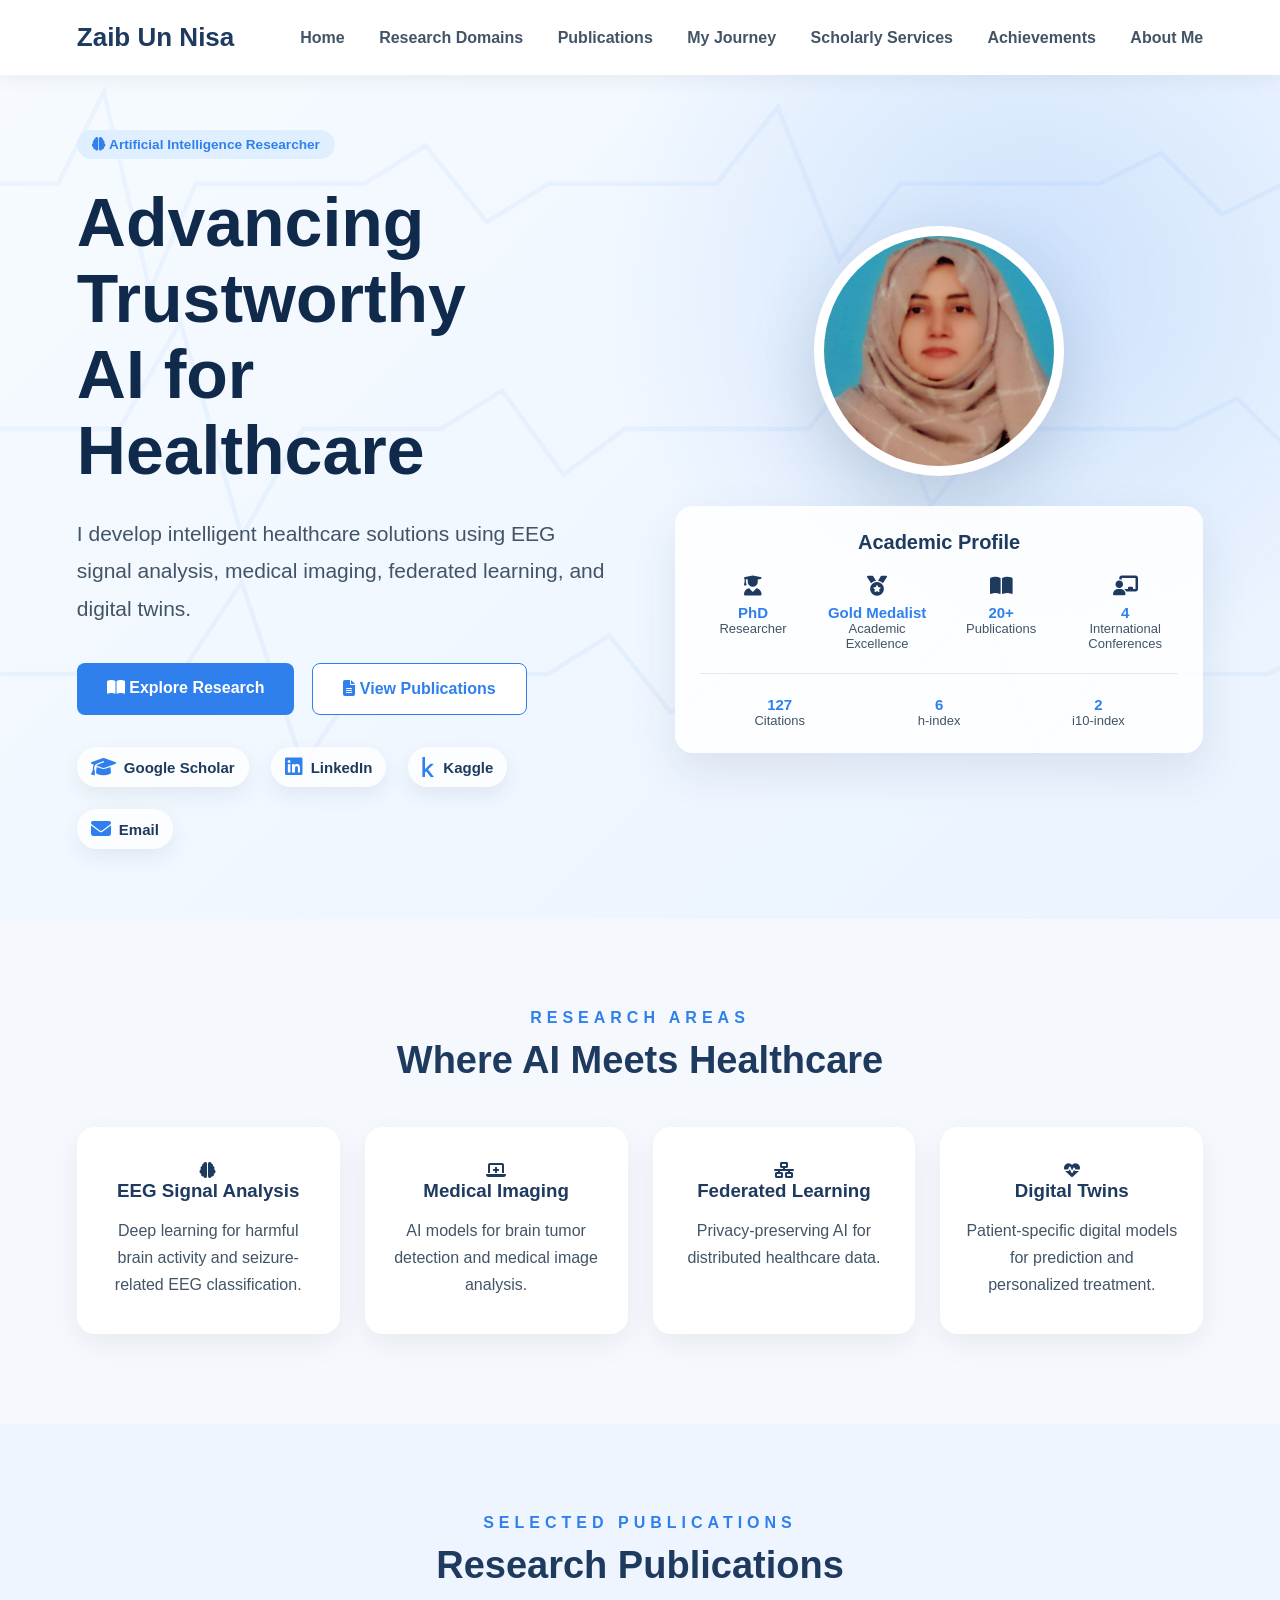
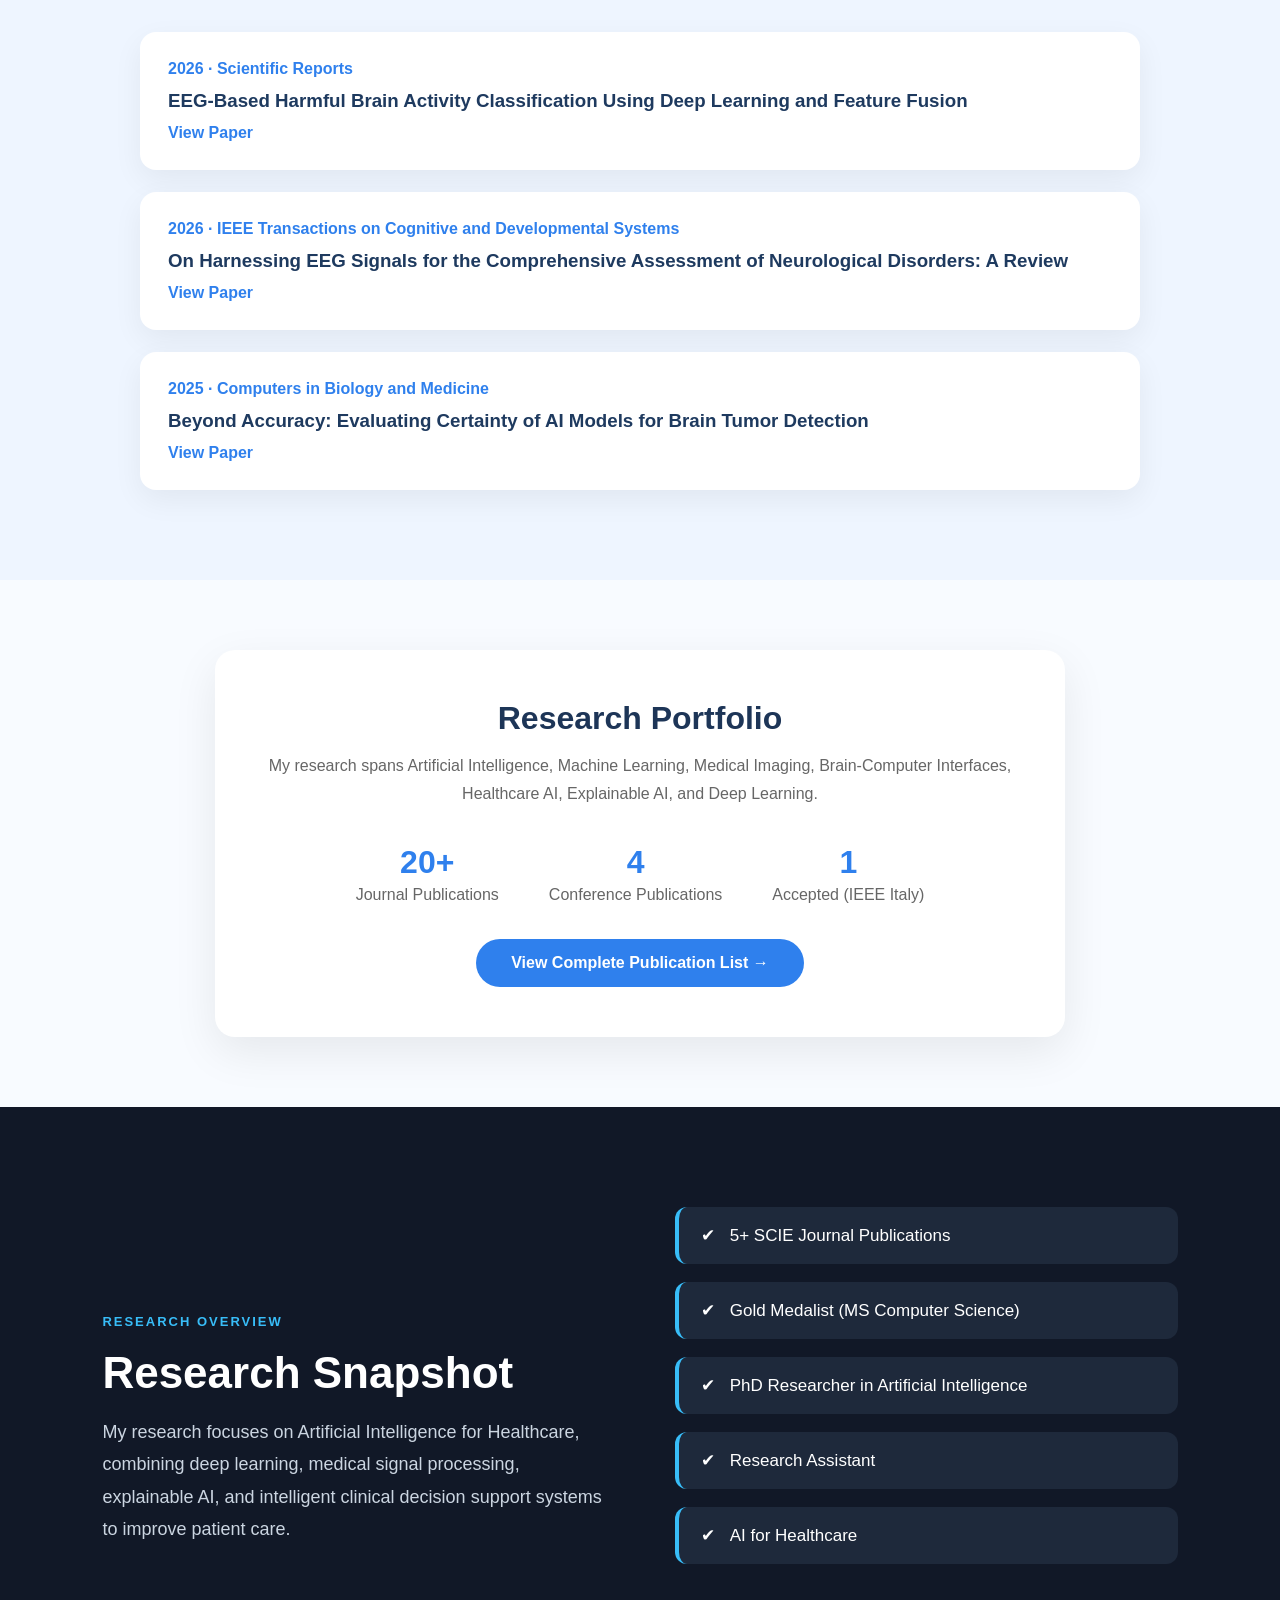
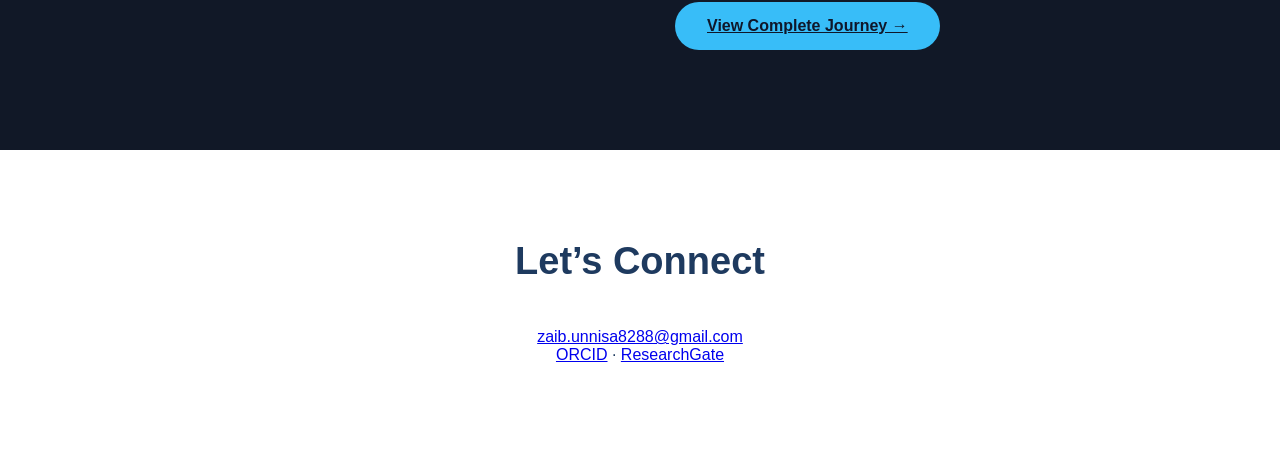
==== index.html @ 647e05a8 "Add files via upload" ====
<!DOCTYPE html>
<html lang="en">
<head>
    <meta charset="UTF-8">
    <meta name="viewport" content="width=device-width, initial-scale=1.0">
    <title>Zaib Un Nisa | AI Researcher</title>

    <link rel="stylesheet" href="style.css">
    <link rel="stylesheet" href="https://cdnjs.cloudflare.com/ajax/libs/font-awesome/6.5.2/css/all.min.css">
</head>

<body>

<nav class="navbar premium-nav">
    <div class="logo">Zaib Un Nisa</div>

    <div class="nav-links">
        <a href="index.html"class="active">Home</a>
        <a href="research_domain.html">Research Domains</a>
        <a href="publications.html">Publications</a>
        <a href="my_journey4.html">My Journey</a>
        <a href="scholarly-services.html">Scholarly Services</a>
        <a href="acheivements.html">Achievements</a>
        <a href="abtMe.html">About Me</a>
    </div>
</nav>

<section class="premium-hero">

    <div class="hero-left">
        <p class="badge"><i class="fas fa-brain"></i> Artificial Intelligence Researcher</p>

        <h1>Advancing Trustworthy <br> AI for Healthcare</h1>

        <p class="intro">
            I develop intelligent healthcare solutions using EEG signal analysis,
            medical imaging, federated learning, and digital twins.
        </p>

        <div class="buttons">
            <a href="#research" class="btn primary"><i class="fas fa-book-open"></i> Explore Research</a>
            <a href="#publications" class="btn secondary"><i class="fas fa-file-alt"></i> View Publications</a>
        </div>

        <div class="social-links premium-social">
            <a href="https://scholar.google.com/citations?user=elXSV5wAAAAJ&hl=en" target="_blank"><i class="fas fa-graduation-cap"></i> Google Scholar</a>
            <a href="https://www.linkedin.com/in/zaibunnisaa/" target="_blank"><i class="fab fa-linkedin"></i> LinkedIn</a>
            <a href="https://www.kaggle.com/zaibunnisaa" target="_blank"><i class="fab fa-kaggle"></i> Kaggle</a>
            <a href="mailto:zaib.unnisa8288@gmail.com"><i class="fas fa-envelope"></i> Email</a>
        </div>
    </div>

    <div class="hero-right">

        <div class="profile-frame">
            <img id="profileImage" src="images/profile.jpeg" alt="Zaib Un Nisa">
        </div>

        <div class="academic-profile">

            <h2>Academic Profile</h2>

            <div class="profile-grid">
                <div><i class="fas fa-user-graduate"></i><h3>PhD</h3><p>Researcher</p></div>
                <div><i class="fas fa-medal"></i><h3>Gold Medalist</h3><p>Academic Excellence</p></div>
                <div><i class="fas fa-book-open"></i><h3><span class="counter" data-target="20">0</span>+</h3><p>Publications</p></div>
                <div><i class="fas fa-chalkboard-teacher"></i><h3><span class="counter" data-target="4">0</span></h3><p>International Conferences</p></div>
            </div>

            <div class="profile-divider"></div>

            <div class="impact-grid">
                <div><h3><span class="counter" data-target="127">0</span></h3><p>Citations</p></div>
                <div><h3><span class="counter" data-target="6">0</span></h3><p>h-index</p></div>
                <div><h3><span class="counter" data-target="2">0</span></h3><p>i10-index</p></div>
            </div>

        </div>

    </div>

</section>

<section id="research" class="section">
    <p class="section-label">Research Areas</p>
    <h2>Where AI Meets Healthcare</h2>

    <div class="cards">
        <div class="card"><i class="fas fa-brain"></i><h3>EEG Signal Analysis</h3><p>Deep learning for harmful brain activity and seizure-related EEG classification.</p></div>
        <div class="card"><i class="fas fa-laptop-medical"></i><h3>Medical Imaging</h3><p>AI models for brain tumor detection and medical image analysis.</p></div>
        <div class="card"><i class="fas fa-network-wired"></i><h3>Federated Learning</h3><p>Privacy-preserving AI for distributed healthcare data.</p></div>
        <div class="card"><i class="fas fa-heartbeat"></i><h3>Digital Twins</h3><p>Patient-specific digital models for prediction and personalized treatment.</p></div>
    </div>
</section>

<section id="publications" class="section publications">
    <p class="section-label">Selected Publications</p>
    <h2>Research Publications</h2>

    <div class="publication-list">

        <div class="publication-card">
            <span>2026 · Scientific Reports</span>
            <h3>EEG-Based Harmful Brain Activity Classification Using Deep Learning and Feature Fusion</h3>
            <a href="https://www.nature.com/articles/s41598-026-48670-5" target="_blank">View Paper</a>
        </div>

        <div class="publication-card">
            <span>2026 · IEEE Transactions on Cognitive and Developmental Systems</span>
            <h3>On Harnessing EEG Signals for the Comprehensive Assessment of Neurological Disorders: A Review</h3>
            <a href="https://ieeexplore.ieee.org/document/11432912/" target="_blank">View Paper</a>
        </div>

        <div class="publication-card">
            <span>2025 · Computers in Biology and Medicine</span>
            <h3>Beyond Accuracy: Evaluating Certainty of AI Models for Brain Tumor Detection</h3>
            <a href="https://pubmed.ncbi.nlm.nih.gov/40424764/" target="_blank">View Paper</a>
        </div>

    </div>
</section>

<!-- View All Publications -->
<section class="view-all-publications">
    <div class="container">
        <div class="publication-summary">

            <h2>Research Portfolio</h2>

            <p>
                My research spans Artificial Intelligence, Machine Learning,
                Medical Imaging, Brain-Computer Interfaces, Healthcare AI,
                Explainable AI, and Deep Learning.
            </p>

            <div class="stats">

                <div class="stat">
                    <h3>20+</h3>
                    <span>Journal Publications</span>
                </div>

                <div class="stat">
                    <h3>4</h3>
                    <span>Conference Publications</span>
                </div>

                <div class="stat">
                    <h3>1</h3>
                    <span>Accepted (IEEE Italy)</span>
                </div>

            </div>

            <a href="publications.html" class="view-btn">
                View Complete Publication List →
            </a>

        </div>
    </div>
</section>
</section>

<!-- ===========================
      Research Snapshot
=========================== -->

<section class="snapshot-section" id="snapshot">

    <div class="snapshot-container">

        <div class="snapshot-left">

            <span class="section-tag">Research Overview</span>

            <h2>Research Snapshot</h2>

            <p>
                My research focuses on Artificial Intelligence for Healthcare,
                combining deep learning, medical signal processing, explainable AI,
                and intelligent clinical decision support systems to improve patient care.
            </p>

        </div>

        <div class="snapshot-right">

            <div class="snapshot-item">
                ✔ <span>5+ SCIE Journal Publications</span>
            </div>

            <div class="snapshot-item">
                ✔ <span>Gold Medalist (MS Computer Science)</span>
            </div>

            <div class="snapshot-item">
                ✔ <span>PhD Researcher in Artificial Intelligence</span>
            </div>

            <div class="snapshot-item">
                ✔ <span>Research Assistant</span>
            </div>

            <div class="snapshot-item">
                ✔ <span>AI for Healthcare</span>
            </div>

            <a href="my_journey4.html" class="journey-btn">
                View Complete Journey →
            </a>

        </div>

    </div>

</section>
<section id="contact" class="section contact">
    <h2>Let’s Connect</h2>
    <p><a href="mailto:zaib.unnisa8288@gmail.com">zaib.unnisa8288@gmail.com</a></p>
    <p><a href="https://orcid.org/0000-0002-2533-2576" target="_blank">ORCID</a> · 
       <a href="https://www.researchgate.net/profile/Zaib-Unnisa-2?ev=hdr_xprf" target="_blank">ResearchGate</a></p>
</section>

<script src="script.js"></script>

</body>
</html>
---- style.css ----
* {
    margin: 0;
    padding: 0;
    box-sizing: border-box;
}

body {
    font-family: "Segoe UI", Arial, sans-serif;
    background: #f5f8fc;
    color: #1e3a5f;
}

.navbar {
    height: 75px;
    background: white;
    display: flex;
    justify-content: space-between;
    align-items: center;
    padding: 0 6%;
    box-shadow: 0 4px 20px rgba(0,0,0,0.06);
    position: fixed;
    width: 100%;
    top: 0;
    z-index: 100;
}

.logo {
    font-size: 26px;
    font-weight: 800;
}

.nav-links a {
    margin-left: 30px;
    text-decoration: none;
    color: #425466;
    font-weight: 600;
}

.nav-links a:hover {
    color: #2f80ed;
}

.hero {
    min-height: 100vh;
    padding: 130px 6% 60px;
    display: grid;
    grid-template-columns: 1.1fr 0.9fr;
    align-items: center;
    gap: 60px;
    background: linear-gradient(135deg, #f5f8fc, #eaf3ff);
}

.badge {
    display: inline-block;
    background: #e0efff;
    color: #2f80ed;
    padding: 10px 18px;
    border-radius: 20px;
    font-weight: 700;
    margin-bottom: 25px;
}

.hero h1 {
    font-size: 64px;
    line-height: 1.15;
    margin-bottom: 25px;
}

.intro {
    font-size: 21px;
    line-height: 1.8;
    color: #425466;
    margin-bottom: 35px;
}

.buttons {
    display: flex;
    gap: 18px;
}

.btn {
    padding: 16px 30px;
    border-radius: 8px;
    text-decoration: none;
    font-weight: 700;
}

.primary {
    background: #2f80ed;
    color: white;
}

.secondary {
    background: white;
    color: #2f80ed;
    border: 1px solid #2f80ed;
}

.hero-image {
    text-align: center;
}

.hero-image img {
    width: 330px;
    height: 330px;
    object-fit: cover;
    object-position: center top;
    border-radius: 50%;
    border: 8px solid white;
    box-shadow: 0 20px 50px rgba(0,0,0,0.15);
}

.stats-card {
    background: white;
    margin-top: 30px;
    padding: 25px;
    border-radius: 18px;
    display: grid;
    grid-template-columns: repeat(4, 1fr);
    gap: 15px;
    box-shadow: 0 15px 40px rgba(0,0,0,0.08);
}

.stats-card h3 {
    color: #2f80ed;
    font-size: 18px;
}

.stats-card p {
    font-size: 13px;
    color: #425466;
}

.section {
    padding: 90px 6%;
    text-align: center;
}

.section-label {
    color: #2f80ed;
    text-transform: uppercase;
    font-weight: 700;
    letter-spacing: 2px;
    margin-bottom: 12px;
}

.section h2 {
    font-size: 38px;
    margin-bottom: 45px;
}

.cards {
    display: grid;
    grid-template-columns: repeat(4, 1fr);
    gap: 25px;
}

.card {
    background: white;
    padding: 35px 25px;
    border-radius: 18px;
    box-shadow: 0 10px 30px rgba(0,0,0,0.06);
    transition: 0.3s;
}

.card:hover {
    transform: translateY(-8px);
}

.card h3 {
    margin-bottom: 15px;
}

.card p {
    color: #425466;
    line-height: 1.7;
}

.publications {
    background: #eef5ff;
}

.publication-list {
    max-width: 1000px;
    margin: auto;
    display: grid;
    gap: 22px;
}

.publication-card {
    background: white;
    padding: 28px;
    border-radius: 16px;
    text-align: left;
    box-shadow: 0 10px 30px rgba(0,0,0,0.06);
}

.publication-card span {
    color: #2f80ed;
    font-weight: 700;
}

.publication-card h3 {
    margin: 12px 0;
}

.publication-card p {
    color: #425466;
    margin-bottom: 14px;
}

.publication-card a {
    color: #2f80ed;
    font-weight: 700;
    text-decoration: none;
}

.contact {
    background: white;
}

@media(max-width: 900px) {
    .hero {
        grid-template-columns: 1fr;
        text-align: center;
    }

    .cards {
        grid-template-columns: 1fr;
    }

    .stats-card {
        grid-template-columns: 1fr 1fr;
    }

    .hero h1 {
        font-size: 42px;
    }

    .nav-links {
        display: none;
    }
}

.social-links {
    display: flex;
    gap: 22px;
    margin-top: 28px;
    align-items: center;
    flex-wrap: wrap;
}

.social-links a {
    text-decoration: none;
    color: #1e3a5f;
    font-weight: 600;
    font-size: 15px;
    display: inline-flex;
    align-items: center;
    gap: 8px;
}

.social-links i {
    color: #2f80ed;
    font-size: 20px;
}

.social-links a:hover {
    color: #2f80ed;
}

/* ================================
   Premium Homepage - index2.html
================================ */

.premium-nav {
    backdrop-filter: blur(18px);
}

.premium-hero {
    min-height: 100vh;
    padding: 130px 6% 70px;
    display: grid;
    grid-template-columns: 1fr 1fr;
    align-items: center;
    gap: 70px;
    background:
        radial-gradient(circle at 80% 30%, rgba(47,128,237,0.18), transparent 35%),
        linear-gradient(135deg, #f7fbff, #eaf3ff);
}

.hero-left h1 {
    font-size: 68px;
    line-height: 1.12;
    color: #102a4c;
    margin-bottom: 26px;
}

.hero-left .intro {
    max-width: 650px;
    font-size: 21px;
    line-height: 1.8;
    color: #425466;
}

.profile-frame {
    width: 250px;
    height: 250px;
    margin: auto;
    border-radius: 50%;
    padding: 10px;
    background: white;
    box-shadow: 0 25px 70px rgba(30,58,95,0.20);
}



.profile-frame img {
    width: 100%;
    height: 100%;
    object-fit: cover;
    object-position: center top;
    border-radius: 50%;
    transition: opacity 1s ease-in-out;
}

.premium-stats {
    margin-top: 35px;
    background: rgba(255,255,255,0.9);
    border-radius: 18px;
    padding: 25px;
    display: grid;
    grid-template-columns: repeat(4, 1fr);
    gap: 18px;
    box-shadow: 0 18px 45px rgba(30,58,95,0.10);
}

.premium-stats div {
    text-align: center;
    border-right: 1px solid #d7e6f7;
}

.premium-stats div:last-child {
    border-right: none;
}

.premium-stats i {
    font-size: 22px;
    color: #1e3a5f;
    margin-bottom: 8px;
}

.premium-stats h3 {
    color: #2f80ed;
    font-size: 20px;
}

.premium-stats p {
    font-size: 13px;
    color: #425466;
}

.premium-social {
    margin-top: 32px;
}

.premium-social a {
    background: rgba(255,255,255,0.75);
    padding: 10px 14px;
    border-radius: 999px;
    box-shadow: 0 8px 20px rgba(30,58,95,0.08);
    transition: 0.3s;
}

.premium-social a:hover {
    transform: translateY(-4px);
    background: white;
}

@media(max-width: 900px) {
    .premium-hero {
        grid-template-columns: 1fr;
        text-align: center;
    }

    .hero-left h1 {
        font-size: 44px;
    }

    .profile-frame {
        width: 280px;
        height: 280px;
    }

    .premium-stats {
        grid-template-columns: 1fr 1fr;
    }
}

.premium-hero{

    position:relative;
    overflow:hidden;

}

.premium-hero::before{

content:"";

position:absolute;

top:0;
left:0;

width:100%;
height:100%;

background-image:url("assets/eeg.svg");

background-repeat:no-repeat;

background-size:cover;

opacity:0.08;

pointer-events:none;

z-index:0;

}

.hero-left,
.hero-right{

position:relative;

z-index:2;

}

.premium-hero {
    position: relative;
    overflow: hidden;
}

.premium-hero::before {
    content: "";
    position: absolute;
    inset: 0;
    background-image: url("assets/eeg.svg");
    background-repeat: no-repeat;
    background-position: center;
    background-size: cover;
    opacity: 0.16;
    z-index: 0;
    pointer-events: none;
}

.hero-left,
.hero-right {
    position: relative;
    z-index: 2;
}

.hero-image img {
    width: 100%;
    height: 100%;
    object-fit: cover;

    opacity: 1;

    transition: opacity 1s ease-in-out;
}

/* Second row */
.stats-divider{
    grid-column:1/-1;
    height:1px;
    background:#dfe9f5;
    margin:10px 0;
}

.impact-box{

    text-align:center;

}

.impact-box h2{

    color:#2F80ED;
    font-size:34px;
    margin-bottom:5px;

}

.impact-box p{

    margin:0;
    font-size:15px;
    color:#425466;

}

.academic-profile {
    background: rgba(255,255,255,0.9);
    margin-top: 30px;
    padding: 25px;
    border-radius: 18px;
    box-shadow: 0 18px 45px rgba(30,58,95,0.10);
}

.academic-profile h2 {
    text-align: center;
    font-size: 20px;
    margin-bottom: 22px;
}

.profile-grid {
    display: grid;
    grid-template-columns: repeat(4, 1fr);
    gap: 18px;
    text-align: center;
}

.profile-grid i {
    font-size: 20px;
    color: #1e3a5f;
    margin-bottom: 8px;
}

.profile-grid h3 {
    color: #2f80ed;
    font-size: 15px;
}

.profile-grid p {
    font-size: 13px;
    color: #425466;
    margin: 0;
}

.profile-divider {
    height: 1px;
    background: #dfe9f5;
    margin: 22px 0;
}

.impact-grid {
    display: grid;
    grid-template-columns: repeat(3, 1fr);
    text-align: center;
}

.impact-grid h3 {
    color: #2f80ed;
    font-size: 15px;
}

.impact-grid p {
    font-size: 13px;
    color: #425466;
    margin: 0;
}

.timeline-item h4 {
    color: #102a4c;
    font-size: 20px;
    margin-bottom: 8px;
}
.pro-timeline {
    max-width: 1000px;
    margin: 60px auto 0;
    position: relative;
    text-align: left;
}

.pro-timeline::before {
    content: "";
    position: absolute;
    left: 50%;
    top: 0;
    width: 4px;
    height: 100%;
    background: linear-gradient(#2f80ed, #b8d8ff);
    transform: translateX(-50%);
    border-radius: 20px;
}

.pro-timeline .timeline-item {
    width: 50%;
    padding: 20px 45px;
    position: relative;
}

.pro-timeline .timeline-item:nth-child(odd) {
    left: 0;
}

.pro-timeline .timeline-item:nth-child(even) {
    left: 50%;
}

.timeline-icon {
    position: absolute;
    top: 35px;
    width: 46px;
    height: 46px;
    background: #2f80ed;
    color: white;
    border-radius: 50%;
    display: flex;
    align-items: center;
    justify-content: center;
}

.pro-timeline .timeline-item:nth-child(odd) .timeline-icon {
    right: -23px;
}

.pro-timeline .timeline-item:nth-child(even) .timeline-icon {
    left: -23px;
}

.timeline-content {
    background: white;
    padding: 25px;
    border-radius: 18px;
    box-shadow: 0 14px 35px rgba(30,58,95,0.09);
    border: 1px solid #e1ecf8;
}

.timeline-content span {
    color: #2f80ed;
    font-weight: 800;
    font-size: 14px;
    text-transform: uppercase;
    letter-spacing: 1px;
}

.timeline-content h4 {
    color: #102a4c;
    font-size: 22px;
    margin: 8px 0;
}

.timeline-content p {
    color: #425466;
    font-size: 16px;
    line-height: 1.7;
    margin: 0;
}

@media(max-width: 900px) {
    .pro-timeline::before {
        left: 22px;
    }

    .pro-timeline .timeline-item {
        width: 100%;
        left: 0 !important;
        padding-left: 65px;
        padding-right: 0;
    }

    .pro-timeline .timeline-item .timeline-icon {
        left: 0 !important;
        right: auto !important;
    }
}

/* ===========================
   Research Snapshot
=========================== */

.snapshot-section{

    padding:100px 8%;
    background:#111827;

}

.snapshot-container{

    max-width:1200px;
    margin:auto;

    display:grid;
    grid-template-columns:1fr 1fr;
    gap:70px;
    align-items:center;

}

.section-tag{

    color:#38bdf8;
    text-transform:uppercase;
    letter-spacing:2px;
    font-size:13px;
    font-weight:600;

}

.snapshot-left h2{

    font-size:44px;
    margin:18px 0;
    color:#ffffff;

}

.snapshot-left p{

    color:#cbd5e1;
    font-size:18px;
    line-height:1.8;

}

.snapshot-item{

    background:#1e293b;
    border-left:4px solid #38bdf8;
    padding:18px 22px;
    margin-bottom:18px;

    border-radius:12px;

    color:white;

    font-size:17px;

    transition:.35s;

}

.snapshot-item:hover{

    transform:translateX(8px);
    background:#243247;

}

.snapshot-item span{

    margin-left:10px;

}

.journey-btn{

    display:inline-block;
    margin-top:20px;

    padding:15px 32px;

    background:#38bdf8;
    color:#0f172a;

    font-weight:600;

    border-radius:30px;

    transition:.3s;

}

.journey-btn:hover{

    background:#0ea5e9;

    transform:translateY(-3px);

}

@media(max-width:900px){

.snapshot-container{

grid-template-columns:1fr;

}

.snapshot-left{

text-align:center;

}

}

.view-all-publications{
    padding:70px 0;
    background:#f8fbff;
}

.publication-summary{
    max-width:850px;
    margin:auto;
    text-align:center;
    padding:50px;
    border-radius:20px;
    background:white;
    box-shadow:0 15px 45px rgba(0,0,0,.08);
}

.publication-summary h2{
    font-size:2rem;
    margin-bottom:15px;
    color:#1d3557;
}

.publication-summary p{
    color:#666;
    line-height:1.8;
    margin-bottom:35px;
}

.stats{
    display:flex;
    justify-content:center;
    gap:50px;
    flex-wrap:wrap;
    margin-bottom:35px;
}

.stat h3{
    color:#2f80ed;
    font-size:2rem;
    margin-bottom:5px;
}

.stat span{
    color:#666;
}

.view-btn{
    display:inline-block;
    padding:15px 35px;
    background:#2f80ed;
    color:white;
    text-decoration:none;
    border-radius:40px;
    transition:.3s;
    font-weight:600;
}

.view-btn:hover{
    background:#1d5fc4;
    transform:translateY(-3px);
}

.pub-hero {
    background: linear-gradient(135deg, #eef6ff, #f8fbff);
    text-align: center;
    padding: 90px 8%;
}

.section-label {
    color: #2f80ed;
    text-transform: uppercase;
    letter-spacing: 5px;
    font-weight: 700;
}

.pub-hero h1 {
    font-size: 3.2rem;
    color: #173b63;
    margin: 15px 0;
}

.pub-hero p {
    max-width: 850px;
    margin: auto;
    color: #5f6f83;
    line-height: 1.8;
}

.pub-stats {
    display: flex;
    justify-content: center;
    gap: 25px;
    flex-wrap: wrap;
    margin-top: 45px;
}

.pub-stats div {
    background: white;
    padding: 25px 35px;
    border-radius: 18px;
    box-shadow: 0 12px 35px rgba(0,0,0,0.08);
    min-width: 150px;
}

.pub-stats h2 {
    color: #2f80ed;
    font-size: 2rem;
}

.pub-stats span {
    color: #506070;
    font-size: 0.95rem;
}

.publications-container {
    max-width: 1100px;
    margin: 70px auto;
    padding: 0 30px;
}

.pub-section {
    margin-bottom: 70px;
}

.pub-section h2 {
    color: #173b63;
    font-size: 2rem;
    margin-bottom: 25px;
    border-left: 5px solid #2f80ed;
    padding-left: 15px;
}

.pub-card {
    background: white;
    padding: 28px 32px;
    border-radius: 18px;
    margin-bottom: 22px;
    box-shadow: 0 10px 30px rgba(0,0,0,0.07);
    transition: 0.3s;
}

.pub-card:hover {
    transform: translateY(-5px);
}

.pub-card h3 {
    color: #102f55;
    font-size: 1.25rem;
    margin: 12px 0 8px;
}

.pub-card p {
    color: #65758a;
}

.badge {
    display: inline-block;
    padding: 7px 15px;
    border-radius: 30px;
    font-size: 0.85rem;
    font-weight: 700;
}

.published {
    background: #e6f7ec;
    color: #1f8a4c;
}

.conference {
    background: #e8f1ff;
    color: #2468d8;
}

.accepted {
    background: #e9f7ff;
    color: #0077b6;
}

.review {
    background: #fff6d8;
    color: #9a6a00;
}

.preprint {
    background: #f0e8ff;
    color: #6a35c2;
}

.featured {
    display: flex;
    align-items: center;
    gap: 30px;
    padding: 45px;
    border-radius: 28px;
    background: #172434;
    border: 1px solid rgba(255, 193, 7, 0.35);
}

.medal {
    width: 90px;
    height: 90px;
    min-width: 90px;
    border-radius: 50%;
    background: linear-gradient(135deg, #f7b733, #fc4a1a);
    display: flex;
    align-items: center;
    justify-content: center;
    font-size: 42px;
    box-shadow: 0 0 35px rgba(247, 183, 51, 0.35);
}

.featured + .featured{
    margin-top:35px;
}
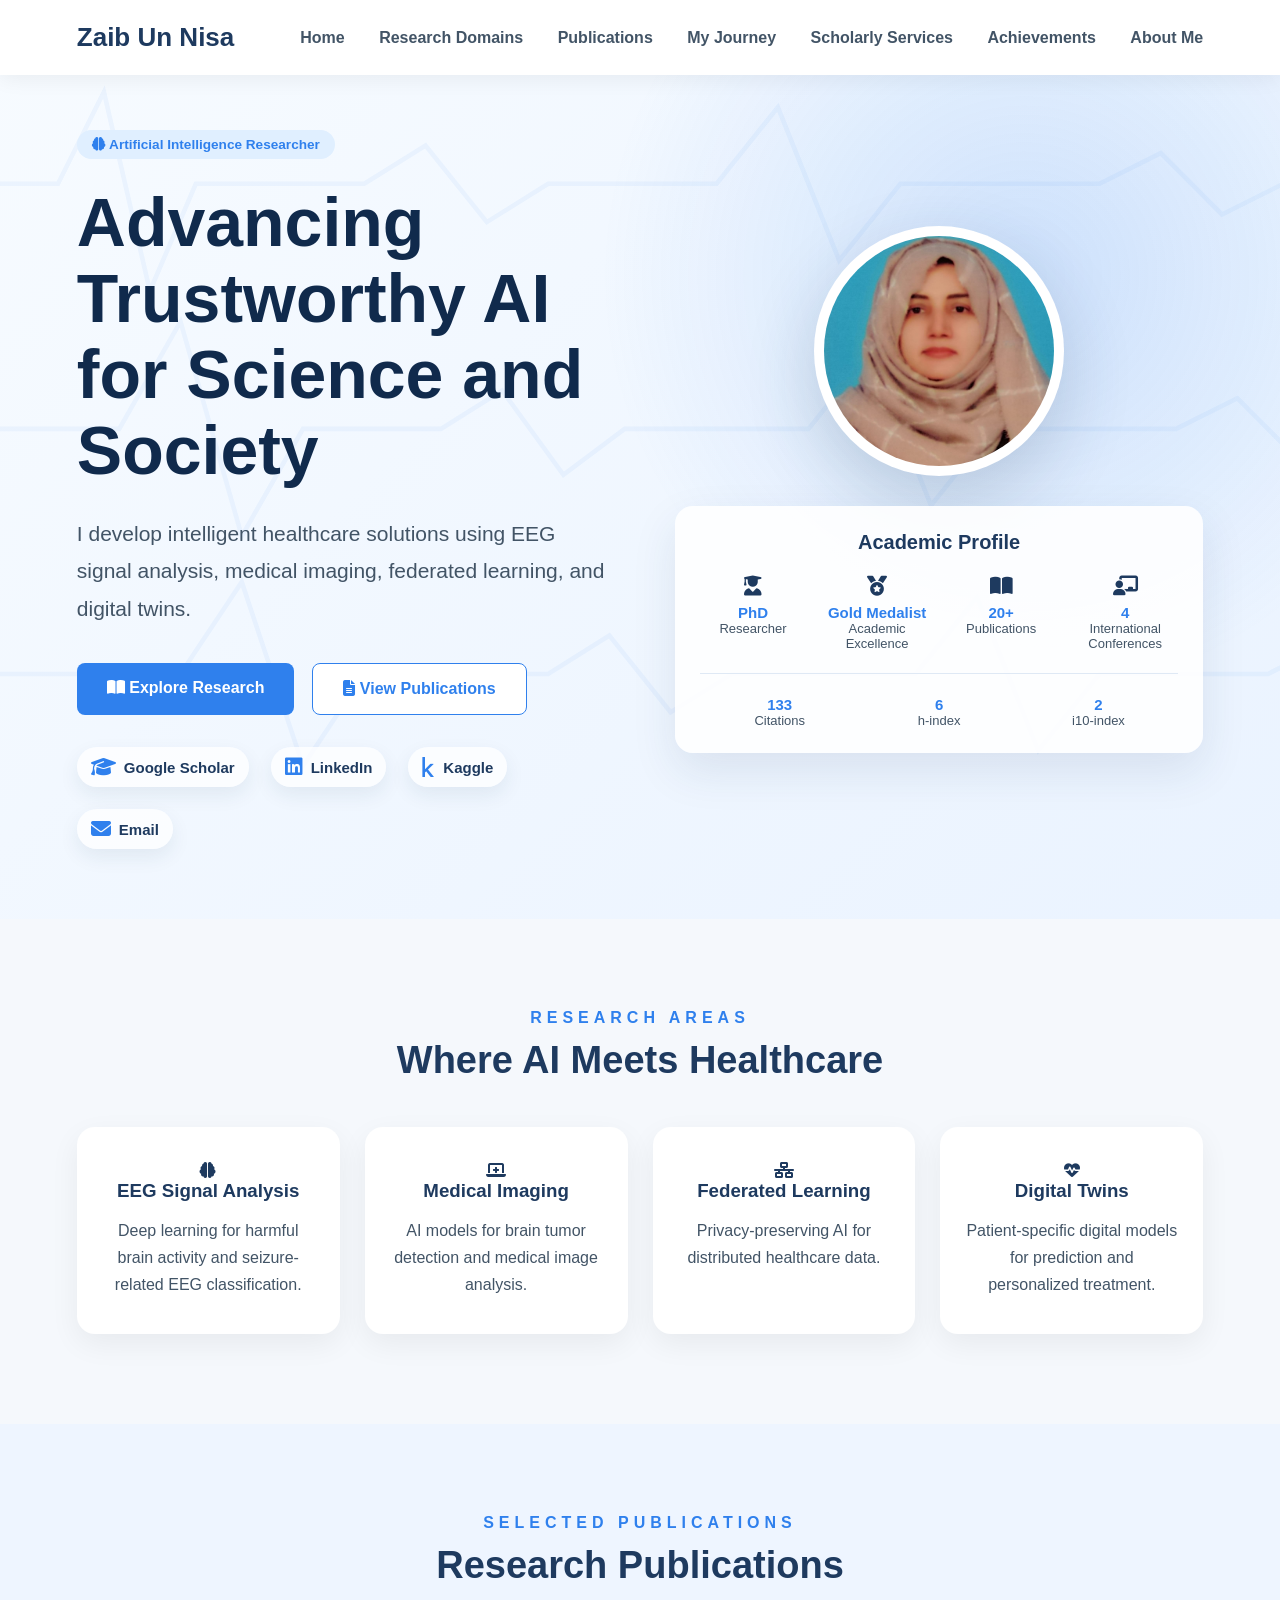
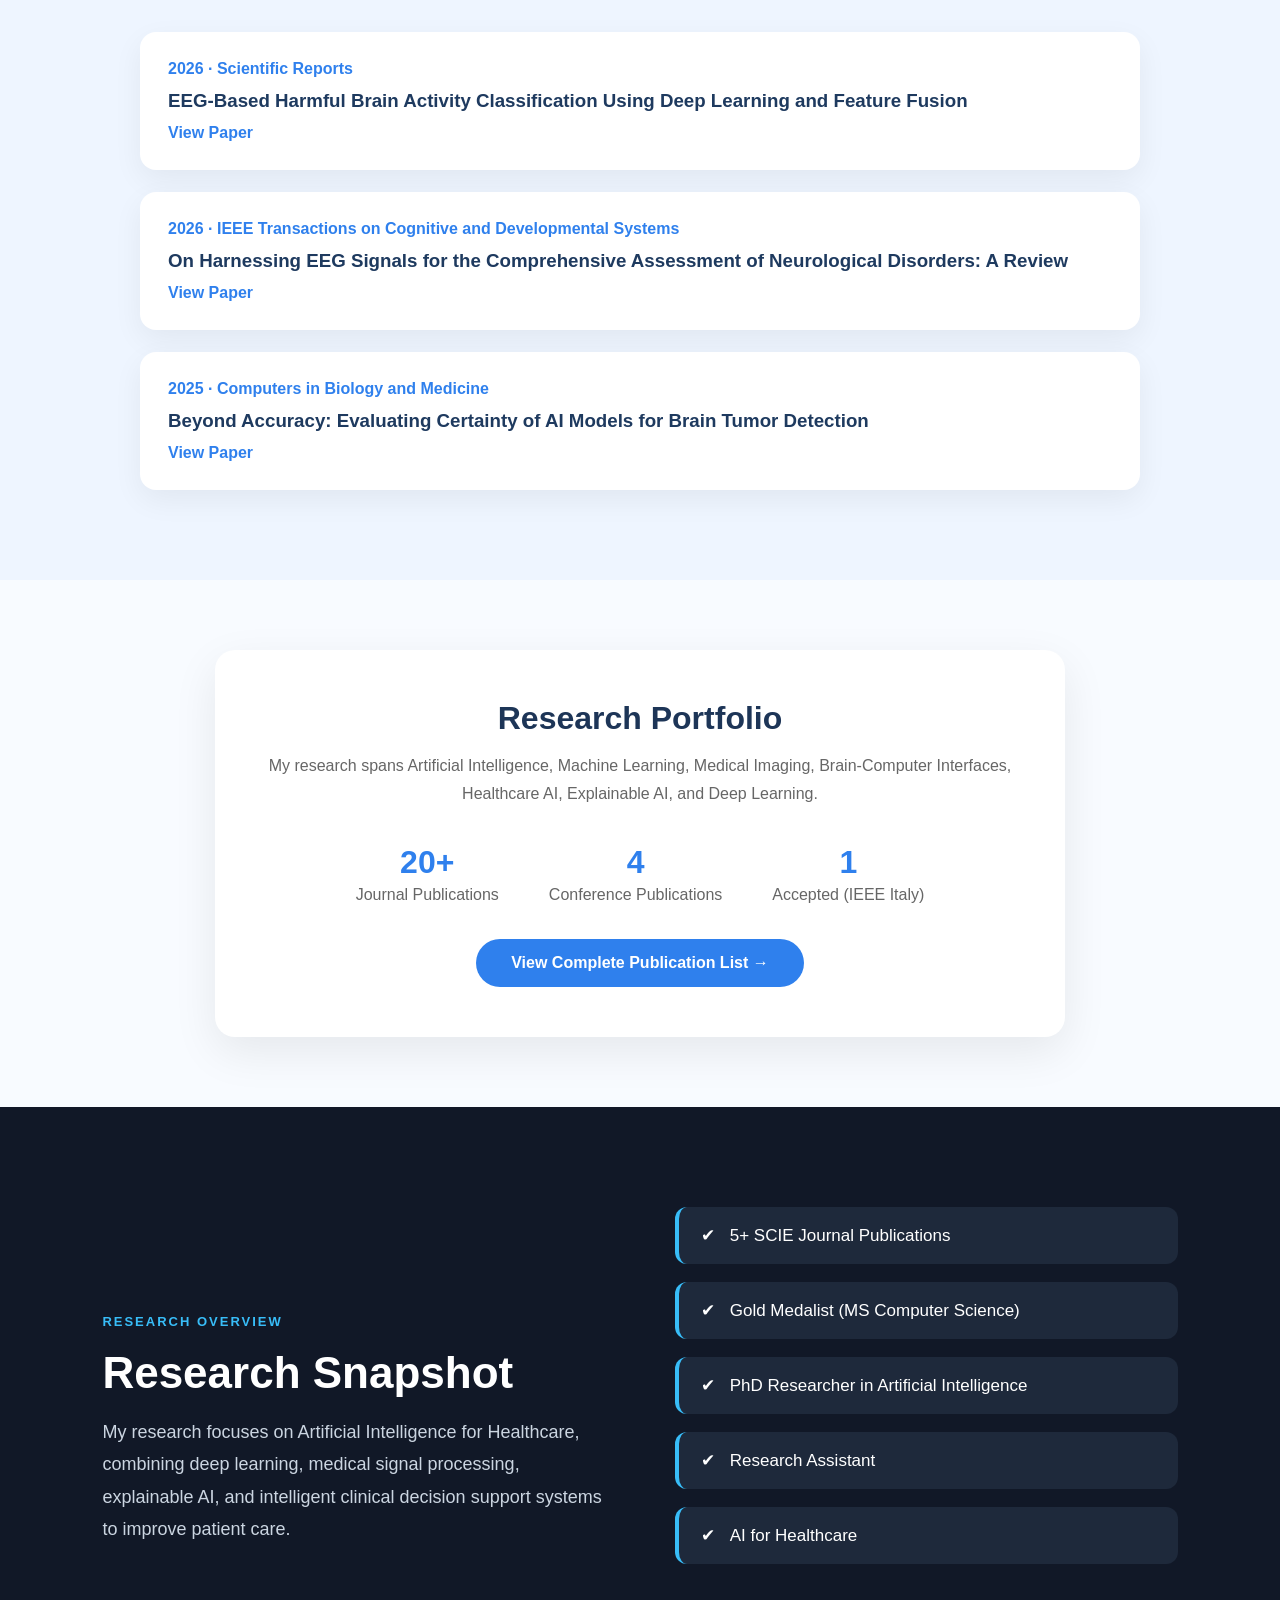
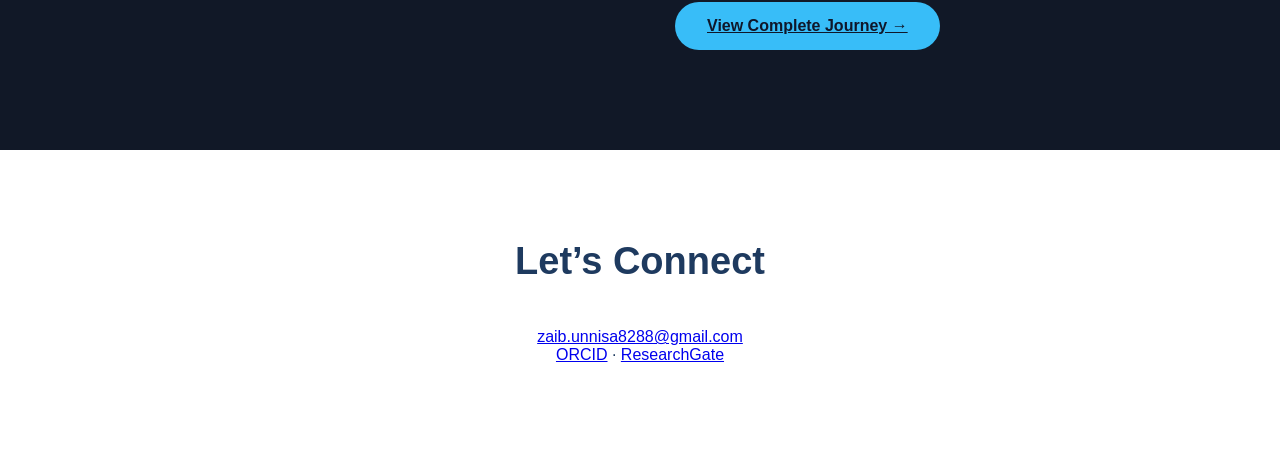
==== commit 7f1d515e: "Add files via upload" ====
--- a/index.html
+++ b/index.html
@@ -30,7 +30,7 @@
     <div class="hero-left">
         <p class="badge"><i class="fas fa-brain"></i> Artificial Intelligence Researcher</p>
 
-        <h1>Advancing Trustworthy <br> AI for Healthcare</h1>
+        <h1>Advancing Trustworthy AI <br> for Science and Society</h1>
 
         <p class="intro">
             I develop intelligent healthcare solutions using EEG signal analysis,
@@ -70,7 +70,7 @@
             <div class="profile-divider"></div>
 
             <div class="impact-grid">
-                <div><h3><span class="counter" data-target="127">0</span></h3><p>Citations</p></div>
+                <div><h3><span class="counter" data-target="133">0</span></h3><p>Citations</p></div>
                 <div><h3><span class="counter" data-target="6">0</span></h3><p>h-index</p></div>
                 <div><h3><span class="counter" data-target="2">0</span></h3><p>i10-index</p></div>
             </div>
--- a/style.css
+++ b/style.css
@@ -1004,4 +1004,108 @@
 
 .featured + .featured{
     margin-top:35px;
+}
+
+/* =========================
+   MOBILE RESPONSIVE FIXES
+   ========================= */
+
+@media (max-width: 768px) {
+
+  body {
+    overflow-x: hidden;
+  }
+
+  header {
+    flex-direction: column;
+    padding: 18px 5%;
+    gap: 14px;
+  }
+
+  nav {
+    display: flex;
+    flex-wrap: wrap;
+    justify-content: center;
+    gap: 10px;
+  }
+
+  nav a {
+    margin: 0;
+    font-size: 14px;
+  }
+
+  .hero {
+    grid-template-columns: 1fr !important;
+    padding: 55px 6% !important;
+    text-align: center;
+    min-height: auto;
+  }
+
+  .hero h1 {
+    font-size: 36px !important;
+  }
+
+  .hero p {
+    font-size: 15px !important;
+  }
+
+  .hero-card {
+    padding: 25px !important;
+  }
+
+  .profile-circle {
+    width: 190px !important;
+    height: 190px !important;
+  }
+
+  .section {
+    padding: 45px 6% !important;
+  }
+
+  .section-title h2 {
+    font-size: 30px !important;
+  }
+
+  .domains-grid,
+  .focus-grid,
+  .stats-grid {
+    grid-template-columns: 1fr !important;
+  }
+
+  .domain-card,
+  .focus-card,
+  .stat-card {
+    padding: 24px !important;
+  }
+
+  .focus-box {
+    grid-template-columns: 1fr !important;
+    padding: 30px !important;
+  }
+
+  .timeline::before {
+    left: 18px !important;
+  }
+
+  .timeline-item {
+    width: 100% !important;
+    left: 0 !important;
+    padding-left: 50px !important;
+    padding-right: 0 !important;
+    text-align: left !important;
+  }
+
+  .timeline-item .dot {
+    left: 8px !important;
+    right: auto !important;
+  }
+
+  .cta {
+    margin: 35px 6% 55px !important;
+    padding: 35px 22px !important;
+  }
+
+  .cta h2 {
+    font-size: 28px !important;
+  }
 }
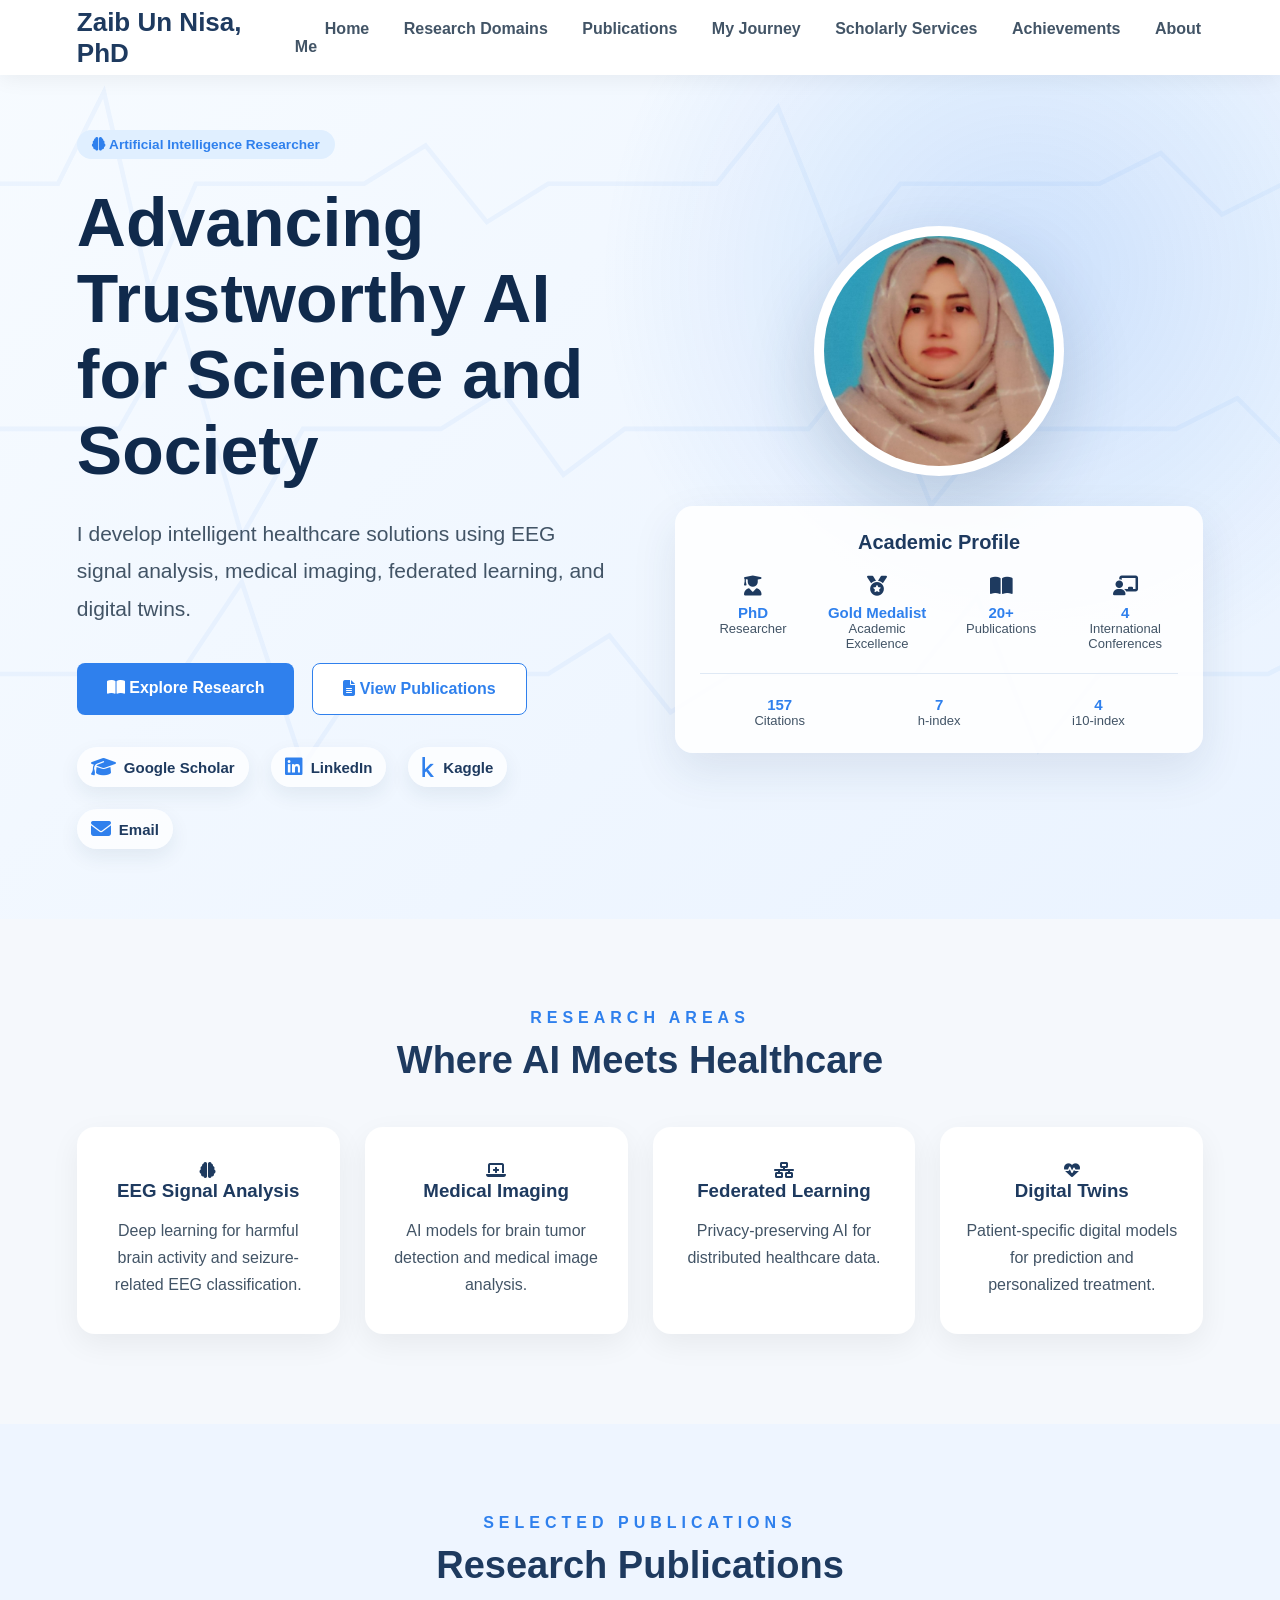
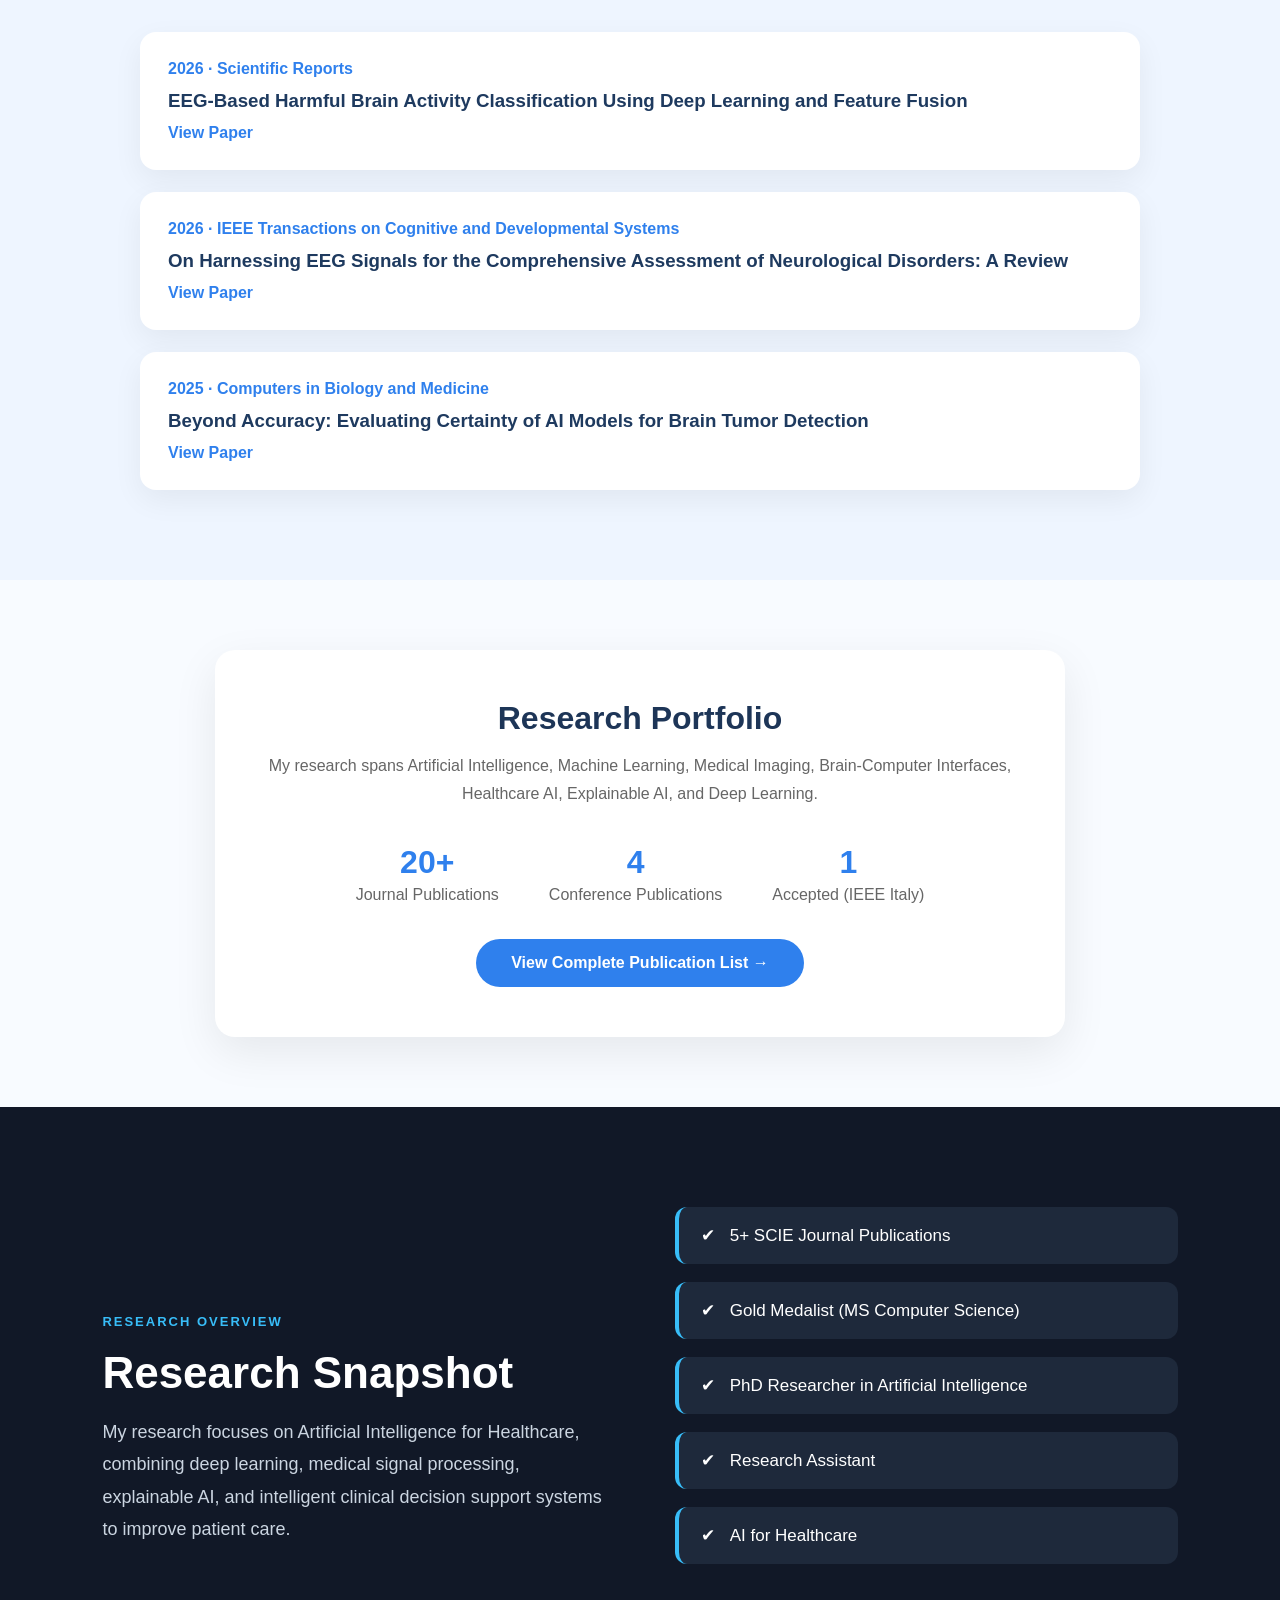
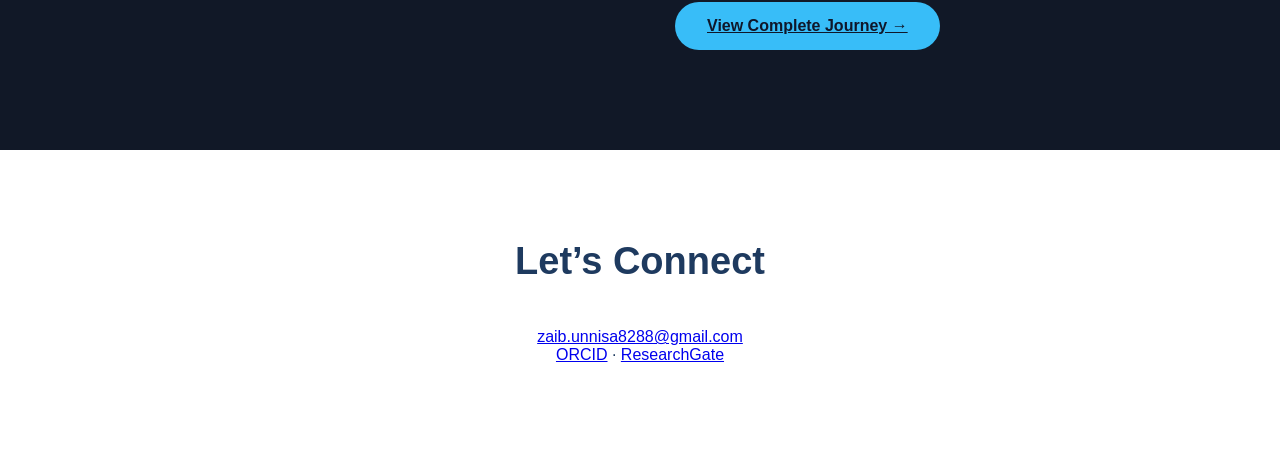
==== commit 8712fbd0: "Add files via upload" ====
--- a/index.html
+++ b/index.html
@@ -12,7 +12,7 @@
 <body>
 
 <nav class="navbar premium-nav">
-    <div class="logo">Zaib Un Nisa</div>
+    <div class="logo">Zaib Un Nisa, PhD</div>
 
     <div class="nav-links">
         <a href="index.html"class="active">Home</a>
@@ -70,9 +70,9 @@
             <div class="profile-divider"></div>
 
             <div class="impact-grid">
-                <div><h3><span class="counter" data-target="133">0</span></h3><p>Citations</p></div>
-                <div><h3><span class="counter" data-target="6">0</span></h3><p>h-index</p></div>
-                <div><h3><span class="counter" data-target="2">0</span></h3><p>i10-index</p></div>
+                <div><h3><span class="counter" data-target="157">0</span></h3><p>Citations</p></div>
+                <div><h3><span class="counter" data-target="7">0</span></h3><p>h-index</p></div>
+                <div><h3><span class="counter" data-target="4">0</span></h3><p>i10-index</p></div>
             </div>
 
         </div>
